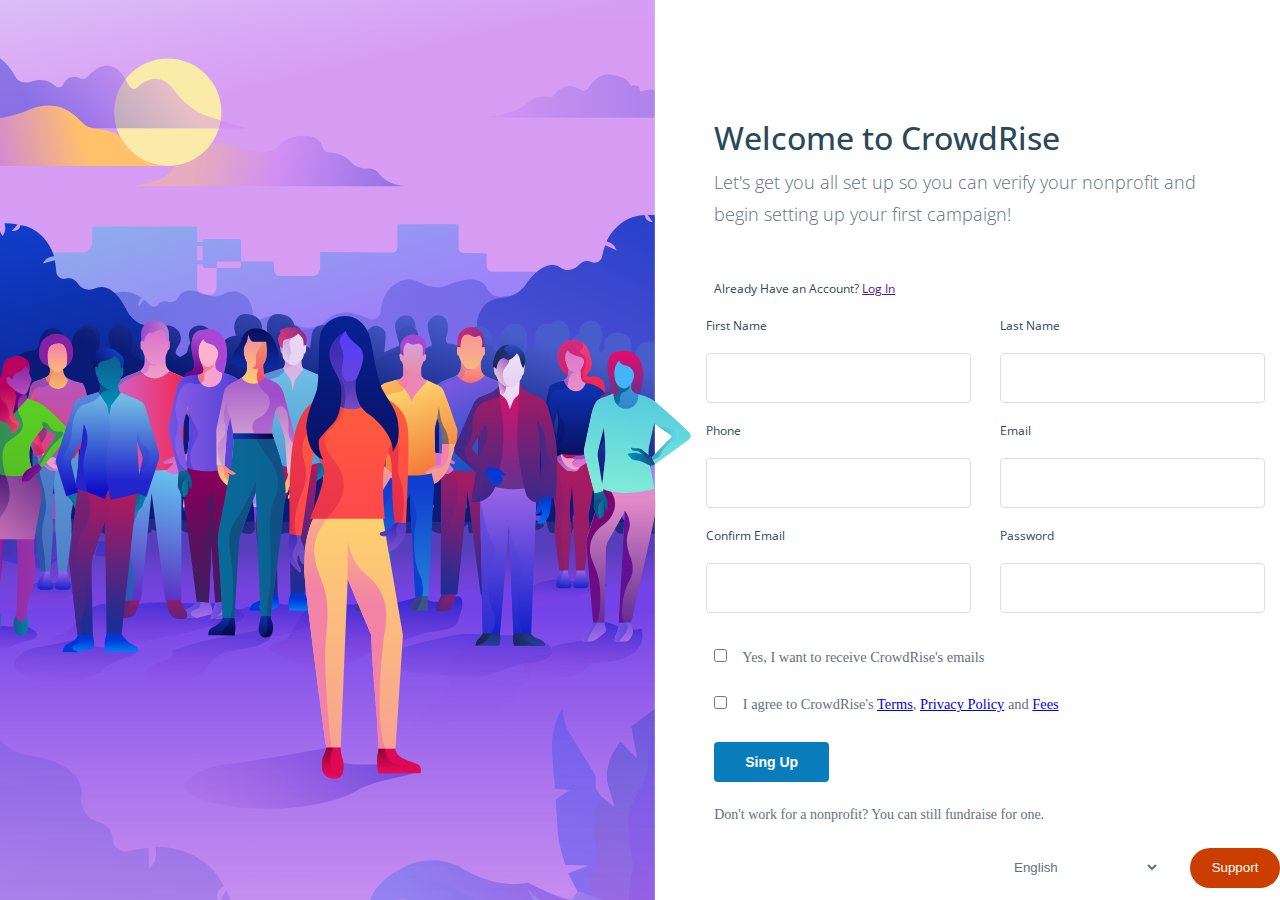
==== desafioForm/index.html @ a36c195f "recreating a form" ====
<!DOCTYPE html>
<html lang="pt-br">
<head>
  <meta charset="UTF-8">
  <meta http-equiv="X-UA-Compatible" content="ie=edge">
  <title>Document</title>
  <link rel="stylesheet" href="./Assets/css/style.css">
  <link href="https://fonts.googleapis.com/css?family=Open+Sans" rel="stylesheet">
</head>
<body>
  <!-- /
      <img src="./Assets/img/logo.png" alt="Logo" class="logo-icon">
    </div>
    <nav class="menu">
      <img src="Assets/img/Mobile-Icon-Menu.png" class="menu-icon" id="menu-icon" alt="Icone Menu">
      <ul class="menu-list" id="menu-list">
        <a href="#WORK">
          <li class="menu-item" id="menu-item">How it Works</li>
        </a>
        <a href="#SUPPORT">
          <li class="menu-item" id="menu-item2">Support</li>
        </a>
        <a href="#SEARCH">
          <li class="menu-item" id="menu-item3">Search</li>
        </a>
        <a href="#LOGIN">
          <li class="menu-item" id="menu-item4">Log In</li>
        </a>
      </ul>
    </nav>
  </header> -->
  <main class="container">
    <section class="home">
      <div class="home-img"></div>
    </section>
    <section class="wrapper-form">
      <div class="form-info">
        <h1 class="form-title">Welcome to CrowdRise</h1>
        <p class="form-description">Let's get you all set up so you can verify your nonprofit and begin setting up your first campaign!</p>
        <span>Already Have an Account? <a href="">Log In</a></span>
      </div>
      <div class="container-form">
        <form class="form-box">
          <label for="firstName">First Name</label>
          <input type="text" name="firstName" id="firstName" class="form-input" required>
          <label for="phone">Phone</label>
          <input type="text" name="phone" id="phone" class="form-input" required>
          <label for="ConfirmEmail">Confirm Email</label>
          <input type="email" name="confirmEmail" id="confirmEmail" class="form-input" v>
        </form>
        <form class="form-box">
          <label for="lastName">Last Name</label>
          <input type="text" name="lastName" id="lastName" class="form-input" required>        
          <label for="password">Email</label> 
          <input type="email" name="email" id="email" class="form-input" required>
          <label for="password">Password</label>
          <input type="password" name="password" id="password" class="form-input" required>     
        </form> 
      </div>  

      <form class="form-term">
        <label for="" class="term-item">
          <input type="checkbox" class="term-input" required>  Yes, I want to receive CrowdRise's emails
        </label>
        <label for="" class="term-item"> 
          <input type="checkbox" class="term-input" required>  I agree to CrowdRise's <a href="https://www.crowdrise.com/about/terms">Terms</a>, <a href="https://www.crowdrise.com/about/privacy">Privacy Policy</a> and <a href="https://www.crowdrise.com/about/terms#fees">Fees</a>
        </label>

        <button type="submit" name="Sing Up" value="Enviar" class="btn-singup">Sing Up</button>
      </form>
        <p class="description-item">Don't work for a nonprofit? You can still fundraise for one.</p>
      <div class="support">
        <select>
          <option value="lang">English</option>
          <option value="lang">Français</option>
          <option value="lang">Spañol</option>
        </select>
        <button class="btn-support">Support</button>
      </div>
    </section>
  </main>
</body>
</html>
---- desafioForm/Assets/css/style.css ----
* {
  margin: 0;
  padding: 0;
  box-sizing: border-box;
}

.container {
  display: flex;
}

.home-img {
  background-image: url(../img/signup-v2.svg);
  background-size: 100%;
  background-repeat: no-repeat;
  background-position: center;
  width: 54vw;
  height: 100vh;
}

.wrapper-form {
  width: 47vw;
  height: 100vh;
  display: flex;
  flex-direction: column;
  justify-content: space-around;
}

.form-info {
  width: 90%;
  height: 30%;
  margin-left: 23px;
  display: flex;
  flex-direction: column;
  justify-content: flex-end;
  line-height: 32px;
  color: #294859;
  font-family: 'Open Sans', sans-serif;
}
.form-title {
  padding-bottom: 12px;
  font-weight: 500;
}

.form-description {
  width: 95%;
  font-size: 1.12rem;
  font-weight: 300;
  line-height: 32px;
  color: #61727D;
  font-family: 'Open Sans', sans-serif;
  margin-bottom: 20px;
}

.container-form {
  display: flex;
  justify-content: space-around;
  width: 100%;
  height: 35%;

}

.form-box {
  display: flex;
  flex-direction: column;
  justify-content: space-around;
  width: 45%;
  font-family: 'Open Sans', sans-serif;
  color: #294859;
  font-size: .75rem;
}

.form-input {
  height: 50px;
  padding-left: 12px;
  border: solid;
  border-radius: 4px;
  border-width: 1px;
  border-color: #DADFE2;
  background-color: #fff;
  color: #294859;
  font-size: .90rem;
}

span {
  font-size: 0.75rem;
  position: relative;
  top: 23px;

}

.form-term {
  margin-left: 23px;
  display: flex;
  flex-direction: column;
  justify-content: space-between;
  height: 15vh;
}

.term-item {
  padding-bottom: 12px;
  font-size: .90rem;
  font-weight: 400;
  line-height: 20px;
  color: #61727D;
}

.term-input {
  margin-right: 12px;
}

.btn-singup {
  width: 115px;
  height: 40px;
  font-size: 14px;
  font-weight: 700;
  background-color: #097DBB;
  color: #fff;
  border-style: none;
  border-radius: 4px;
}

.description-item {
  margin-left: 23px;
  color: #61727D;
  font-size: 14px;
  font-weight: 400;
}

.support {
  display: flex;
  align-items: center;
  justify-content: flex-end;
}

.btn-support {
  border-style: none;
  width: 90px;
  height: 40px;
  display: flex;
  justify-content: center;
  align-items: center;
  background: #CC3D00;
  color: #fff;
  border-radius: 30px;
  font-weight: 300;
}
select{
  margin-right: 30px;
  width: 150px;
  border: none;
  background-color: #fff;
  color: #61727D;
  font-weight: 400;
}
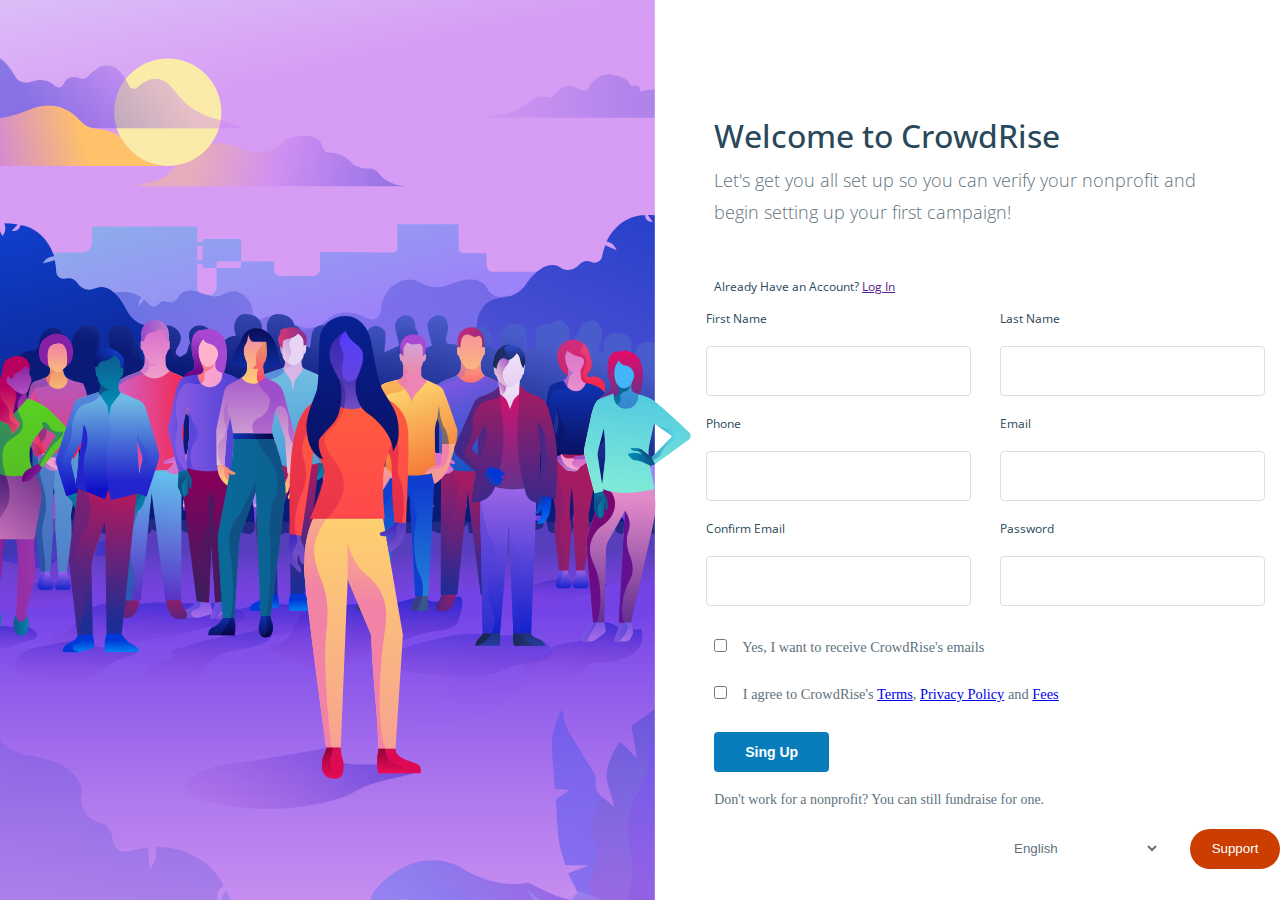
==== commit 7dc7774a: "quero lanche" ====
--- a/desafioForm/index.html
+++ b/desafioForm/index.html
@@ -77,6 +77,7 @@
         </select>
         <button class="btn-support">Support</button>
       </div>
+      <div></div>
     </section>
   </main>
 </body>
